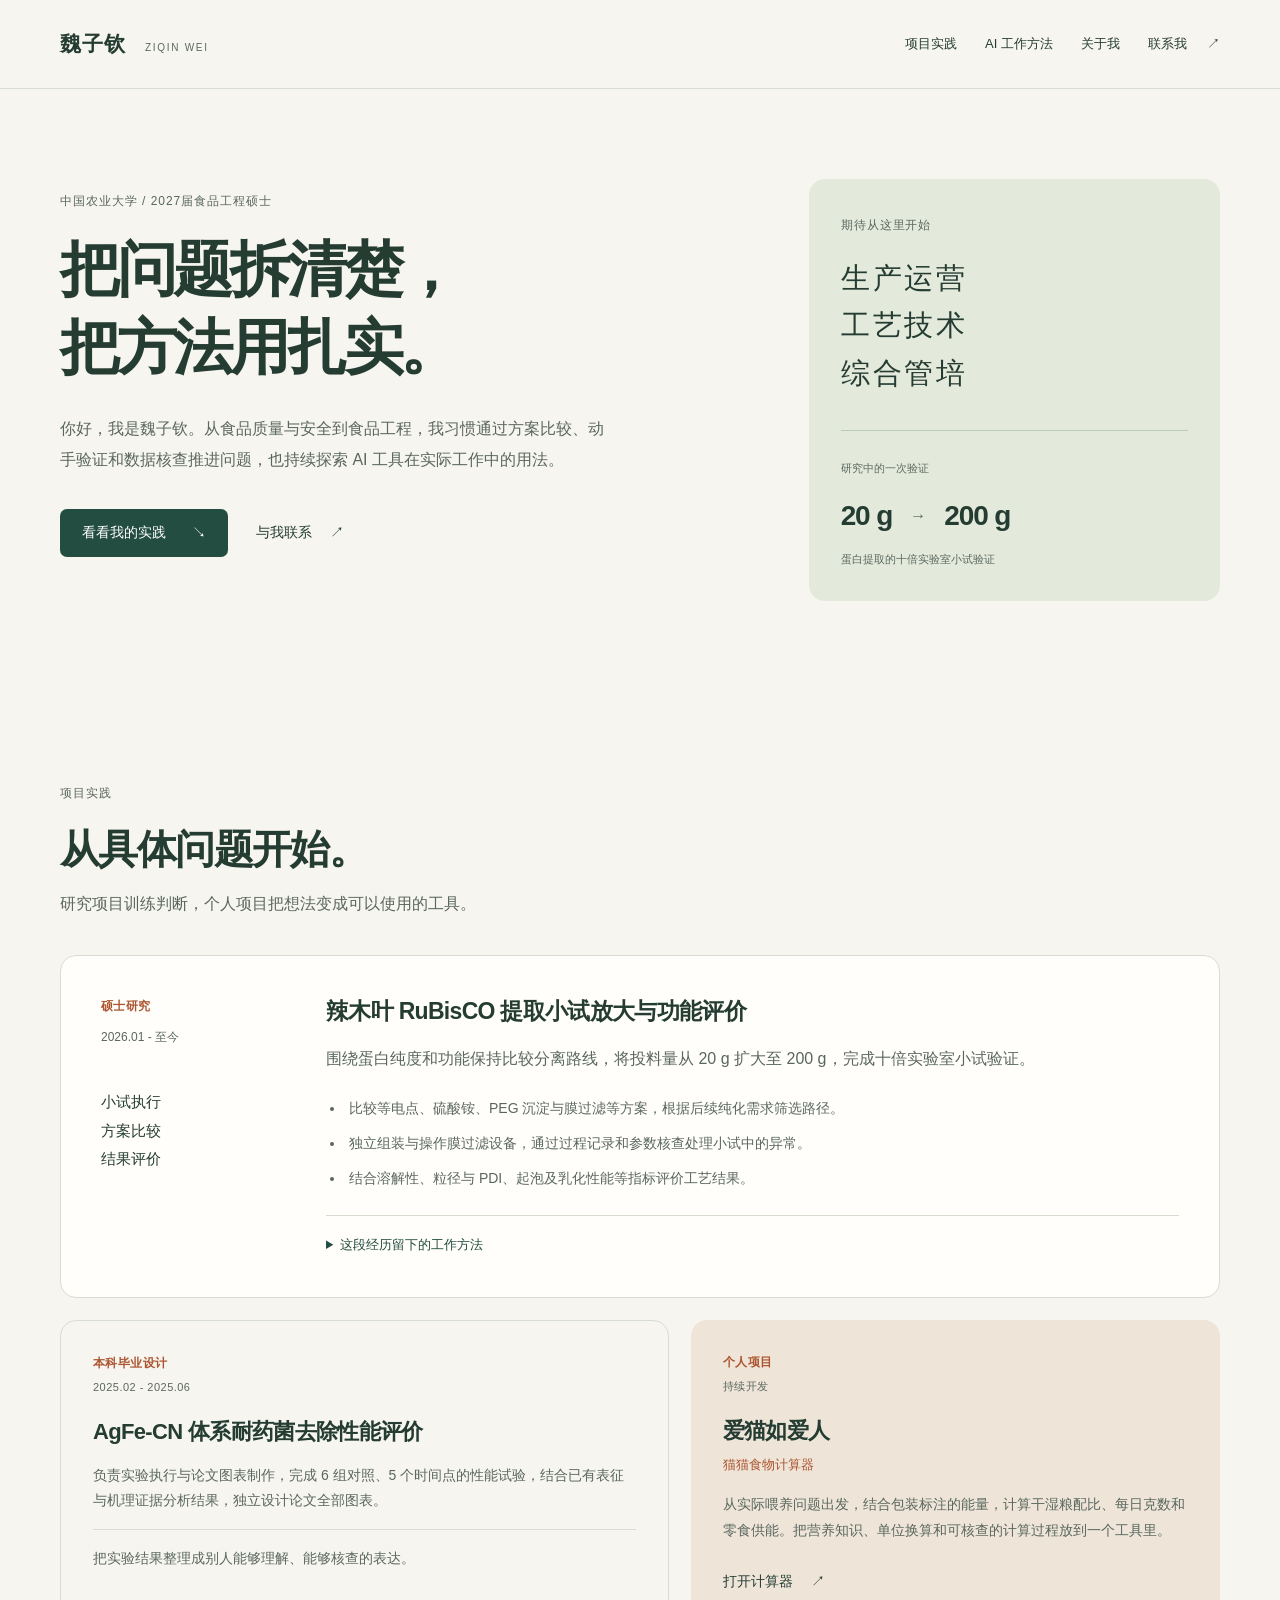
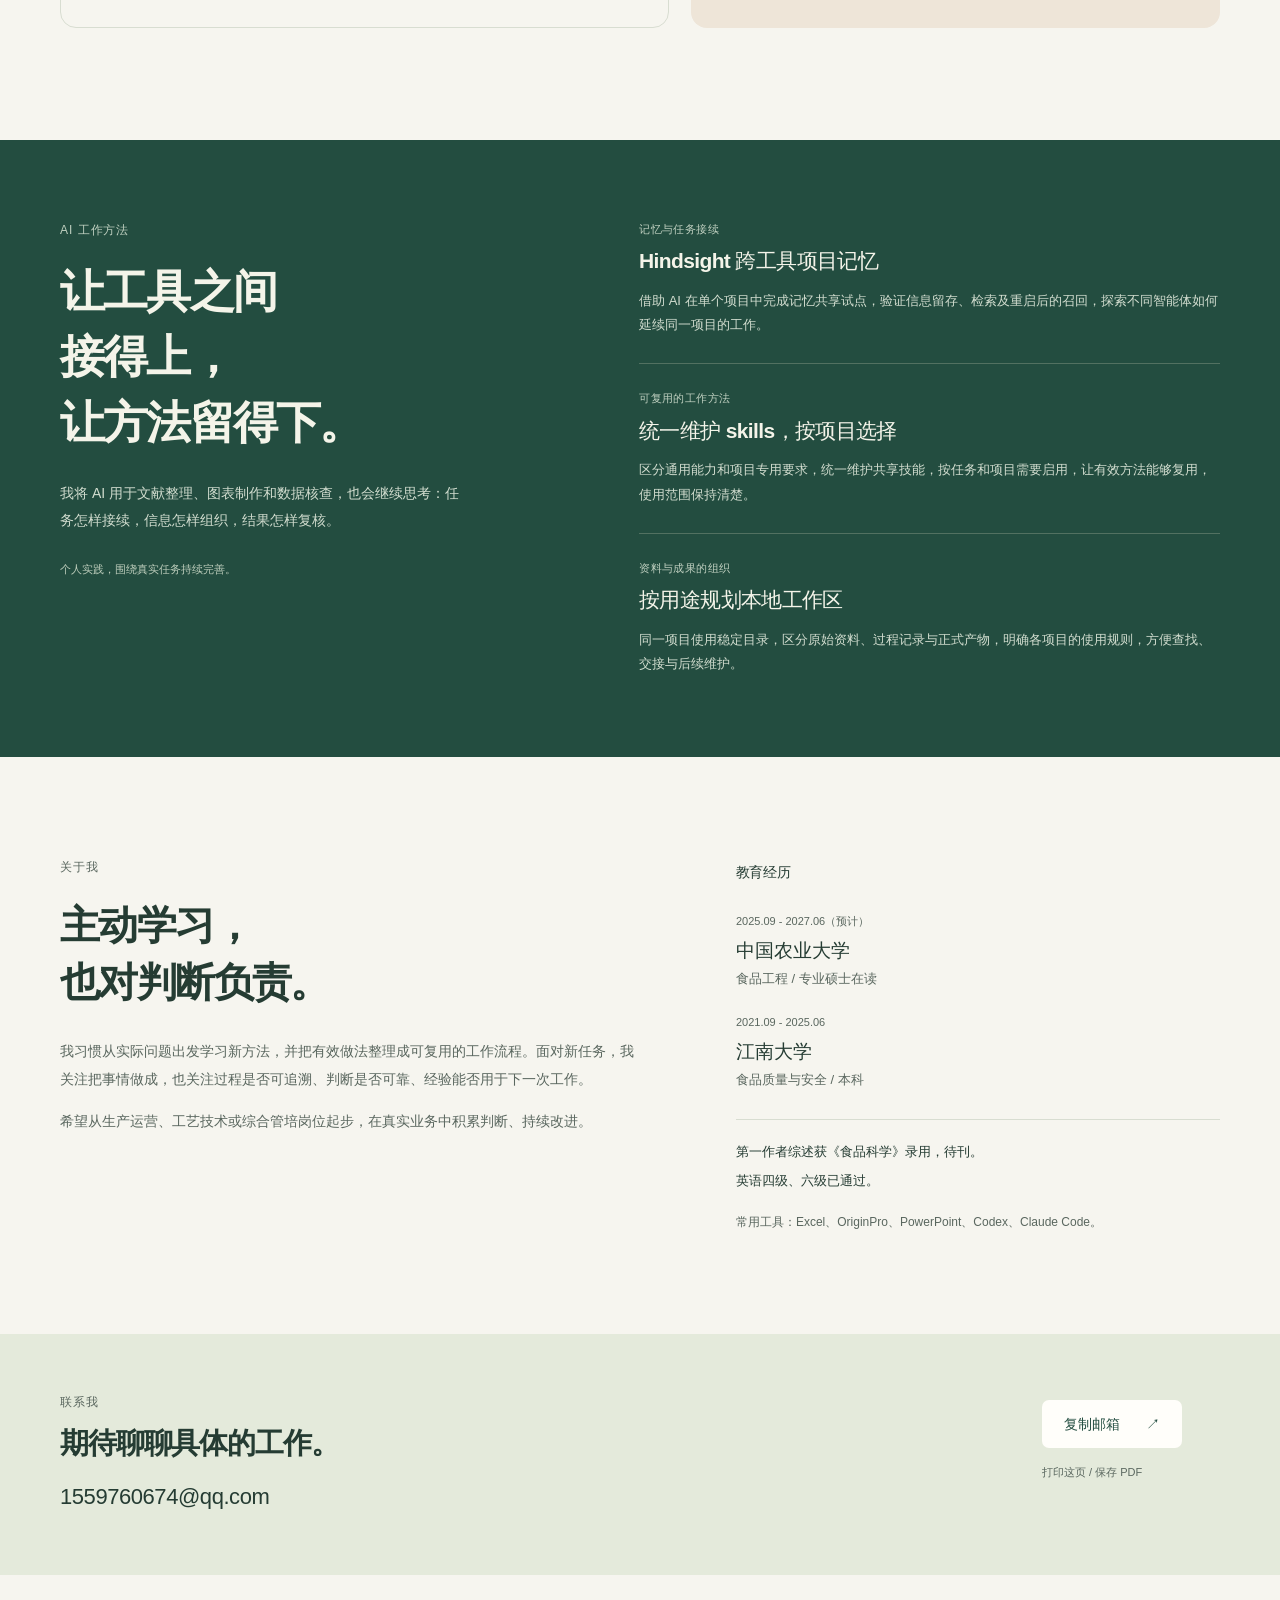
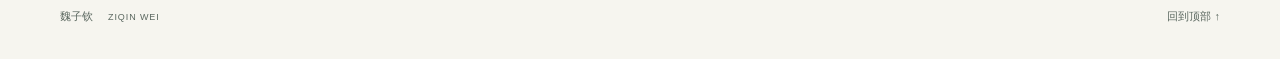
==== index.html @ 8298b878 "Publish portfolio and cat food calculator" ====
<!doctype html>
<html lang="zh-CN">
<head>
  <meta charset="utf-8">
  <meta name="viewport" content="width=device-width, initial-scale=1">
  <meta name="description" content="魏子钦，中国农业大学食品工程2027届硕士。研究实践、AI工作方法与个人项目。">
  <meta name="theme-color" content="#234d40">
  <meta property="og:title" content="魏子钦｜研究、方法与实践">
  <meta property="og:description" content="食品工程背景，从方案比较、实验验证到AI工作流程的组织与应用。">
  <meta property="og:type" content="website">
  <title>魏子钦｜研究、方法与实践</title>
  <link rel="icon" href="data:,">
  <link rel="stylesheet" href="assets/styles.css">
  <script src="assets/site.js" defer></script>
</head>
<body>
  <a class="skip-link" href="#main">跳到正文</a>
  <header class="site-header">
    <div class="container header-inner">
      <a class="wordmark" href="#">魏子钦 <span>ZIQIN WEI</span></a>
      <button class="menu-toggle" type="button" aria-expanded="false" aria-controls="site-nav">导航</button>
      <nav id="site-nav" aria-label="主导航">
        <a href="#projects">项目实践</a>
        <a href="#methods">AI 工作方法</a>
        <a href="#about">关于我</a>
        <a class="nav-contact" href="#contact">联系我 <span aria-hidden="true">↗</span></a>
      </nav>
    </div>
  </header>

  <main id="main">
    <section class="hero container" aria-labelledby="intro-title">
      <div class="hero-copy">
        <p class="eyebrow">中国农业大学 / 2027届食品工程硕士</p>
        <h1 id="intro-title">把问题拆清楚，<br>把方法用扎实。</h1>
        <p class="hero-intro">你好，我是魏子钦。从食品质量与安全到食品工程，我习惯通过方案比较、动手验证和数据核查推进问题，也持续探索 AI 工具在实际工作中的用法。</p>
        <div class="hero-actions">
          <a class="button button-primary" href="#projects">看看我的实践 <span aria-hidden="true">↘</span></a>
          <a class="text-link" href="#contact">与我联系 <span aria-hidden="true">↗</span></a>
        </div>
      </div>
      <aside class="hero-aside" aria-label="求职方向与研究概况">
        <div class="direction">
          <p class="eyebrow">期待从这里开始</p>
          <p>生产运营<br>工艺技术<br>综合管培</p>
        </div>
        <div class="lab-note">
          <span>研究中的一次验证</span>
          <p><strong>20 g</strong><span aria-hidden="true">→</span><strong>200 g</strong></p>
          <span>蛋白提取的十倍实验室小试验证</span>
        </div>
      </aside>
    </section>

    <section class="section container" id="projects" aria-labelledby="projects-title">
      <div class="section-heading">
        <p class="eyebrow">项目实践</p>
        <h2 id="projects-title">从具体问题开始。</h2>
        <p>研究项目训练判断，个人项目把想法变成可以使用的工具。</p>
      </div>

      <article class="project project-featured">
        <div class="project-context">
          <p class="project-type">硕士研究</p>
          <p class="project-date">2026.01 - 至今</p>
          <p class="project-role">小试执行<br>方案比较<br>结果评价</p>
        </div>
        <div class="project-body">
          <h3>辣木叶 RuBisCO 提取小试放大与功能评价</h3>
          <p>围绕蛋白纯度和功能保持比较分离路线，将投料量从 20 g 扩大至 200 g，完成十倍实验室小试验证。</p>
          <ul class="outcomes">
            <li>比较等电点、硫酸铵、PEG 沉淀与膜过滤等方案，根据后续纯化需求筛选路径。</li>
            <li>独立组装与操作膜过滤设备，通过过程记录和参数核查处理小试中的异常。</li>
            <li>结合溶解性、粒径与 PDI、起泡及乳化性能等指标评价工艺结果。</li>
          </ul>
          <details>
            <summary>这段经历留下的工作方法</summary>
            <p>先明确比较目标，再确认方法的适用条件；把过程记录、数据核查和结果解释放在同一条问题链中。遇到异常时，回到实际参数和证据，逐项验证。</p>
          </details>
        </div>
      </article>

      <div class="project-pair">
        <article class="project project-small">
          <p class="project-type">本科毕业设计 <span>2025.02 - 2025.06</span></p>
          <h3>AgFe-CN 体系耐药菌去除性能评价</h3>
          <p>负责实验执行与论文图表制作，完成 6 组对照、5 个时间点的性能试验，结合已有表征与机理证据分析结果，独立设计论文全部图表。</p>
          <p class="project-takeaway">把实验结果整理成别人能够理解、能够核查的表达。</p>
        </article>
        <article class="project project-cat">
          <p class="project-type">个人项目 <span>持续开发</span></p>
          <h3>爱猫如爱人</h3>
          <p class="cat-subtitle">猫猫食物计算器</p>
          <p>从实际喂养问题出发，结合包装标注的能量，计算干湿粮配比、每日克数和零食供能。把营养知识、单位换算和可核查的计算过程放到一个工具里。</p>
          <a class="text-link" href="projects/cat-food/">打开计算器 <span aria-hidden="true">↗</span></a>
        </article>
      </div>
    </section>

    <section class="methods-section" id="methods" aria-labelledby="methods-title">
      <div class="container methods-grid">
        <div class="methods-intro">
          <p class="eyebrow">AI 工作方法</p>
          <h2 id="methods-title">让工具之间<br>接得上，<br>让方法留得下。</h2>
          <p>我将 AI 用于文献整理、图表制作和数据核查，也会继续思考：任务怎样接续，信息怎样组织，结果怎样复核。</p>
          <p class="methods-note">个人实践，围绕真实任务持续完善。</p>
        </div>
        <div class="method-list">
          <article>
            <p class="method-label">记忆与任务接续</p>
            <h3>Hindsight 跨工具项目记忆</h3>
            <p>借助 AI 在单个项目中完成记忆共享试点，验证信息留存、检索及重启后的召回，探索不同智能体如何延续同一项目的工作。</p>
          </article>
          <article>
            <p class="method-label">可复用的工作方法</p>
            <h3>统一维护 skills，按项目选择</h3>
            <p>区分通用能力和项目专用要求，统一维护共享技能，按任务和项目需要启用，让有效方法能够复用，使用范围保持清楚。</p>
          </article>
          <article>
            <p class="method-label">资料与成果的组织</p>
            <h3>按用途规划本地工作区</h3>
            <p>同一项目使用稳定目录，区分原始资料、过程记录与正式产物，明确各项目的使用规则，方便查找、交接与后续维护。</p>
          </article>
        </div>
      </div>
    </section>

    <section class="section container about-grid" id="about" aria-labelledby="about-title">
      <div class="about-copy">
        <p class="eyebrow">关于我</p>
        <h2 id="about-title">主动学习，<br>也对判断负责。</h2>
        <p>我习惯从实际问题出发学习新方法，并把有效做法整理成可复用的工作流程。面对新任务，我关注把事情做成，也关注过程是否可追溯、判断是否可靠、经验能否用于下一次工作。</p>
        <p>希望从生产运营、工艺技术或综合管培岗位起步，在真实业务中积累判断、持续改进。</p>
      </div>
      <div class="background">
        <h3>教育经历</h3>
        <div class="education-item">
          <p class="education-date">2025.09 - 2027.06（预计）</p>
          <h4>中国农业大学</h4>
          <p>食品工程 / 专业硕士在读</p>
        </div>
        <div class="education-item">
          <p class="education-date">2021.09 - 2025.06</p>
          <h4>江南大学</h4>
          <p>食品质量与安全 / 本科</p>
        </div>
        <div class="background-note">
          <p>第一作者综述获《食品科学》录用，待刊。</p>
          <p>英语四级、六级已通过。</p>
        </div>
        <p class="tool-line">常用工具：Excel、OriginPro、PowerPoint、Codex、Claude Code。</p>
      </div>
    </section>

    <section class="contact-section" id="contact" aria-labelledby="contact-title">
      <div class="container contact-inner">
        <div>
          <p class="eyebrow">联系我</p>
          <h2 id="contact-title">期待聊聊具体的工作。</h2>
          <a class="contact-email" href="mailto:1559760674@qq.com">1559760674@qq.com</a>
        </div>
        <div class="contact-actions">
          <button class="button button-light" id="copy-email" type="button">复制邮箱 <span aria-hidden="true">↗</span></button>
          <button class="print-button" id="print-page" type="button">打印这页 / 保存 PDF</button>
          <p class="copy-status" id="copy-status" aria-live="polite"></p>
        </div>
      </div>
    </section>
  </main>
  <footer class="container footer">
    <p>魏子钦 <span>ZIQIN WEI</span></p>
    <a href="#main">回到顶部 ↑</a>
  </footer>
</body>
</html>
---- assets/styles.css ----
:root{--paper:#f6f5ef;--surface:#fffefa;--ink:#253c33;--muted:#5a675f;--green:#234d40;--line:#d8ddd1;--sage:#e4eadb;--orange:#ad5530;--radius:16px}
*{box-sizing:border-box}html{scroll-behavior:smooth;scroll-padding-top:100px}body{margin:0;background:var(--paper);color:var(--ink);font-family:-apple-system,BlinkMacSystemFont,"PingFang SC","Microsoft YaHei",sans-serif;font-size:16px;line-height:1.8;-webkit-font-smoothing:antialiased}a{color:inherit;text-decoration:none}button{font:inherit}button,a,summary{-webkit-tap-highlight-color:transparent}a:focus-visible,button:focus-visible,summary:focus-visible{outline:3px solid var(--orange);outline-offset:5px}h1,h2,h3,h4,p{margin:0}h1,h2,h3,h4{line-height:1.35}h2{font-size:clamp(28px,3.1vw,40px);font-weight:600;letter-spacing:-.04em}h3{font-size:23px;letter-spacing:-.03em}p+p{margin-top:14px}.container{width:min(1160px,calc(100% - 72px));margin-inline:auto}.skip-link{position:fixed;top:-80px;left:20px;background:var(--green);color:#fff;padding:10px 18px;z-index:100}.skip-link:focus{top:12px}.site-header{border-bottom:1px solid var(--line);background:var(--paper)}.header-inner{min-height:88px;display:flex;align-items:center;justify-content:space-between;gap:24px}.wordmark{font-size:21px;font-weight:650;letter-spacing:.05em;white-space:nowrap}.wordmark span{margin-left:12px;color:var(--muted);font-size:10px;letter-spacing:.17em;font-weight:500}nav{display:flex;align-items:center;gap:28px;font-size:13px}nav a:hover{color:var(--orange)}.nav-contact{display:flex;align-items:center;gap:20px}.menu-toggle{display:none;background:transparent;border:1px solid var(--line);padding:6px 13px;border-radius:6px;color:var(--ink)}.eyebrow{font-size:12px;letter-spacing:.08em;color:var(--muted);margin-bottom:18px}.hero{display:grid;grid-template-columns:1.65fr 1fr;gap:70px;padding-block:90px 100px;align-items:stretch}.hero-copy{padding-block:12px}.hero h1{font-size:clamp(40px,4.7vw,60px);letter-spacing:-.055em;font-weight:650;line-height:1.3;margin-bottom:26px}.hero-intro{font-size:16px;max-width:34em;color:var(--muted);line-height:1.95}.hero-actions{margin-top:34px;display:flex;align-items:center;gap:28px}.button{display:inline-flex;align-items:center;justify-content:center;gap:26px;min-height:48px;padding:11px 22px;border:0;border-radius:7px;font-size:14px;font-weight:500;cursor:pointer;transition:background .15s,transform .15s}.button:hover{transform:translateY(-2px)}.button-primary{background:var(--green);color:#fff}.button-primary:hover{background:#32614e}.text-link{display:inline-flex;align-items:center;gap:18px;font-size:14px;font-weight:550}.text-link:hover{color:var(--orange)}.hero-aside{background:var(--sage);border-radius:var(--radius);padding:36px 32px 28px;display:flex;flex-direction:column;justify-content:space-between;gap:32px}.direction>p:last-child{font-size:29px;font-weight:500;line-height:1.65;letter-spacing:.1em}.lab-note{border-top:1px solid #bdcbb9;padding-top:22px}.lab-note>span{font-size:11px;color:var(--muted)}.lab-note p{display:flex;align-items:center;gap:18px;margin:9px 0 3px}.lab-note strong{font-size:28px;font-weight:550;letter-spacing:-.04em}.lab-note p span{color:var(--muted)}.section{padding-block:82px}.section-heading{max-width:650px;margin-bottom:36px}.section-heading>p:last-child{color:var(--muted);margin-top:14px}.project{border-radius:var(--radius)}.project-featured{display:grid;grid-template-columns:185px 1fr;gap:40px;background:var(--surface);padding:40px;border:1px solid var(--line)}.project-type{font-size:12px;color:var(--orange);font-weight:600;letter-spacing:.04em}.project-date{font-size:12px;color:var(--muted);margin-top:9px}.project-role{font-size:15px;margin-top:40px;line-height:1.9}.project-body>p{margin-top:18px;color:var(--muted);max-width:46em}.outcomes{padding-left:19px;margin:22px 0 24px;color:var(--muted);font-size:14px}.outcomes li{padding-left:4px;margin-top:10px}details{border-top:1px solid var(--line);padding-top:17px;font-size:13px}summary{cursor:pointer;color:var(--green);font-weight:550}details p{padding-top:13px;color:var(--muted);max-width:52em}.project-pair{display:grid;grid-template-columns:1.15fr 1fr;gap:22px;margin-top:22px}.project-small,.project-cat{padding:32px}.project-small{border:1px solid var(--line)}.project-small .project-type span,.project-cat .project-type span{display:block;font-size:11px;font-weight:400;color:var(--muted);margin-top:4px}.project-small h3,.project-cat h3{margin-top:19px;font-size:22px}.project-small>p:not(.project-type),.project-cat>p:not(.project-type){font-size:14px;color:var(--muted);margin-top:16px}.project-small .project-takeaway{color:var(--ink);font-size:13px;padding-top:16px;border-top:1px solid var(--line);margin-top:23px}.project-cat{background:#eee5d8}.project-cat .cat-subtitle{color:var(--orange)!important;font-size:13px!important;margin-top:7px!important}.project-cat .text-link{margin-top:26px}.methods-section{background:var(--green);color:#f4f4e9;padding-block:80px;margin-top:30px}.methods-grid{display:grid;grid-template-columns:1fr 1.2fr;gap:95px}.methods-section .eyebrow{color:#c0d0c0}.methods-intro h2{font-size:clamp(32px,3.6vw,45px);line-height:1.45}.methods-intro>p:not(.eyebrow){font-size:14px;max-width:29em;color:#d2ddcf;margin-top:25px;line-height:1.95}.methods-intro .methods-note{font-size:11px!important;color:#bdcdbb!important}.method-list article{padding:25px 0;border-bottom:1px solid #527161}.method-list article:first-child{padding-top:0}.method-list article:last-child{border-bottom:0;padding-bottom:0}.method-label{font-size:11px;color:#c0d0c0;letter-spacing:.04em}.method-list h3{font-size:21px;margin-top:8px;font-weight:550}.method-list article>p:last-child{font-size:13px;color:#d2ddcf;margin-top:13px;line-height:1.9}.about-grid{display:grid;grid-template-columns:1.2fr 1fr;gap:95px;padding-block:100px}.about-copy h2{line-height:1.45;margin-bottom:25px}.about-copy>p:not(.eyebrow){font-size:14px;color:var(--muted);line-height:2}.background{padding-top:6px}.background h3{font-size:14px;font-weight:550;padding-bottom:8px}.education-item{margin-top:22px}.education-date{font-size:11px;color:var(--muted)}.education-item h4{font-size:19px;font-weight:550;margin-top:6px}.education-item p:last-child{font-size:13px;color:var(--muted);margin-top:4px}.background-note{border-top:1px solid var(--line);margin-top:27px;padding-top:20px;font-size:13px}.background-note p+p{margin-top:6px}.tool-line{font-size:12px;color:var(--muted);margin-top:19px;line-height:1.9}.contact-section{background:var(--sage);padding:58px 0}.contact-inner{display:flex;align-items:center;justify-content:space-between;gap:40px}.contact-inner .eyebrow{margin-bottom:10px}.contact-inner h2{font-size:29px}.contact-email{display:inline-block;margin-top:14px;font-size:22px;letter-spacing:-.02em;word-break:break-word}.contact-email:hover{text-decoration:underline}.contact-actions{display:flex;flex-direction:column;align-items:flex-start;min-width:178px}.button-light{background:var(--surface);color:var(--green)}.print-button{border:0;background:transparent;padding:15px 0 0;color:var(--muted);font-size:11px;cursor:pointer}.copy-status{font-size:11px;color:var(--green);min-height:20px;margin-top:5px}.footer{display:flex;justify-content:space-between;align-items:center;min-height:84px;font-size:11px;color:var(--muted)}.footer span{font-size:9px;letter-spacing:.1em;margin-left:12px}.footer a:hover{color:var(--orange)}
@media(min-width:1500px){.hero{padding-block:105px 115px}}
@media(max-width:960px){.container{width:calc(100% - 48px)}.hero{gap:35px;padding-block:60px 65px;grid-template-columns:1.4fr 1fr}.hero h1{font-size:44px}.hero-aside{padding:28px 25px}.direction>p:last-child{font-size:25px}.hero-intro{font-size:14px}.hero-actions{gap:20px}.project-featured{grid-template-columns:145px 1fr;gap:25px;padding:30px}.methods-grid,.about-grid{gap:48px}.wordmark span{display:none}nav{gap:20px}.section{padding-block:60px}.project-pair{grid-template-columns:1fr 1fr}.project-small,.project-cat{padding:25px}}
@media(max-width:680px){.container{width:calc(100% - 36px)}.header-inner{min-height:70px;position:relative}.wordmark{font-size:20px}.wordmark span{display:inline;font-size:9px}.menu-toggle{display:block}nav{display:none;position:absolute;top:70px;left:-18px;right:-18px;background:var(--paper);padding:18px 24px;border-bottom:1px solid var(--line);z-index:10;flex-direction:column;align-items:flex-start;gap:20px}nav.open{display:flex}.hero{grid-template-columns:1fr;padding-block:46px 50px;gap:34px}.hero-copy{padding:0}.hero .eyebrow{font-size:11px;margin-bottom:18px}.hero h1{font-size:40px;margin-bottom:22px;line-height:1.35}.hero-intro{font-size:14px;line-height:1.95;max-width:none}.hero-actions{margin-top:25px;gap:24px}.hero-aside{display:grid;grid-template-columns:1fr 1.05fr;padding:24px;gap:21px}.direction>p:last-child{font-size:20px;line-height:1.7}.hero-aside .eyebrow{font-size:10px;letter-spacing:0;margin-bottom:12px}.lab-note{border-top:0;border-left:1px solid #bdcbb9;padding:0 0 0 20px;display:flex;flex-direction:column;justify-content:center}.lab-note>span{font-size:10px}.lab-note p{gap:10px;flex-wrap:wrap;margin:10px 0 6px;line-height:1.1}.lab-note strong{font-size:23px;white-space:nowrap}.section{padding-block:48px}.section-heading{margin-bottom:25px}.section-heading h2{font-size:29px}.section-heading>p:last-child{font-size:13px}.project-featured{display:block;padding:25px}.project-context{margin-bottom:23px}.project-context .project-type{display:inline}.project-date{display:inline;margin-left:14px}.project-role{display:none}.project-body h3{font-size:22px}.project-body>p{font-size:14px}.outcomes{font-size:13px;padding-left:16px}.project-pair{grid-template-columns:1fr;gap:16px;margin-top:16px}.project-small,.project-cat{padding:25px}.methods-section{padding-block:50px;margin-top:15px}.methods-grid{grid-template-columns:1fr;gap:38px}.methods-intro h2{font-size:32px}.methods-intro h2 br{display:none}.methods-intro>p:not(.eyebrow){max-width:none;margin-top:18px}.methods-intro .methods-note{margin-top:12px}.method-list article{padding:22px 0}.method-list h3{font-size:20px}.about-grid{grid-template-columns:1fr;gap:38px;padding-block:58px}.about-copy h2{font-size:30px}.about-copy h2 br{display:none}.contact-section{padding-block:40px}.contact-inner{align-items:flex-start;flex-direction:column;gap:26px}.contact-inner h2{font-size:25px}.contact-email{font-size:21px}.contact-actions{flex-direction:row;align-items:center;flex-wrap:wrap;gap:0 24px}.print-button{padding:0}.copy-status{width:100%;margin-top:4px}.footer{min-height:76px}.footer span{display:none}}
@media(prefers-reduced-motion:reduce){html{scroll-behavior:auto}*,*:before,*:after{transition:none!important;animation:none!important}.button:hover{transform:none}}
@media print{@page{size:A4;margin:16mm}body{background:white;color:#253c33;font-size:11px}.container{width:100%;max-width:none}.site-header,.hero-actions,.menu-toggle,.contact-actions,.footer,.skip-link{display:none!important}.hero{padding:10px 0 30px;grid-template-columns:1.6fr 1fr;gap:30px}.hero h1{font-size:32px}.hero-aside{padding:20px;background:#edf0e7!important;-webkit-print-color-adjust:exact;print-color-adjust:exact}.direction>p:last-child{font-size:21px}.hero-intro{font-size:12px}.section{padding:24px 0}.section-heading{margin-bottom:20px}h2{font-size:25px}.project-featured{padding:22px;grid-template-columns:125px 1fr;gap:22px}.project{break-inside:avoid}.project-pair{gap:16px}.project-small,.project-cat{padding:20px}.methods-section{margin-top:24px;padding:28px 0;background:#edf0e7!important;color:#253c33!important;-webkit-print-color-adjust:exact;print-color-adjust:exact}.methods-grid{gap:35px}.methods-section p,.methods-section .eyebrow{color:#4c6254!important}.methods-intro h2{font-size:28px}.method-list h3{font-size:17px}.method-list article{padding:15px 0}.method-list article>p:last-child{font-size:11px}.about-grid{padding:30px 0;gap:35px}.contact-section{padding:22px 0;background:white}.contact-inner h2{font-size:23px}.contact-email{font-size:18px}details{display:none}}
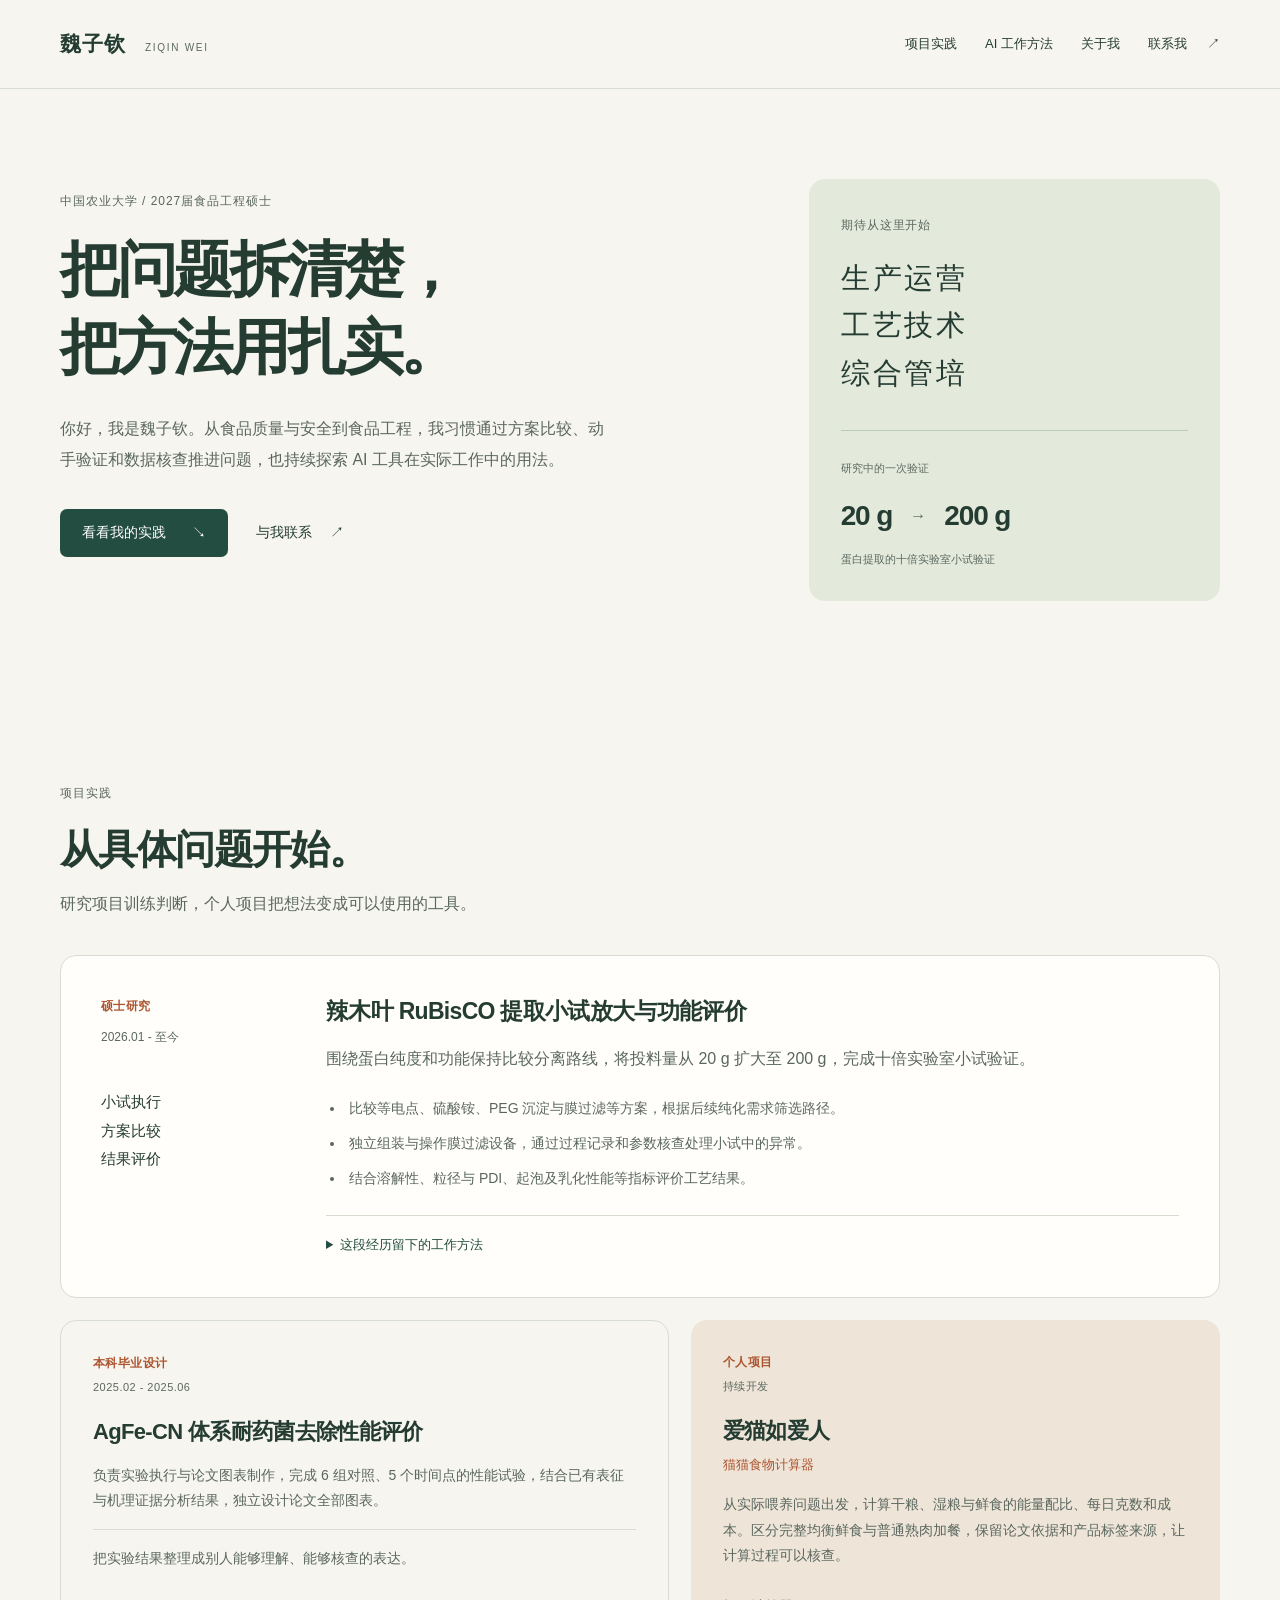
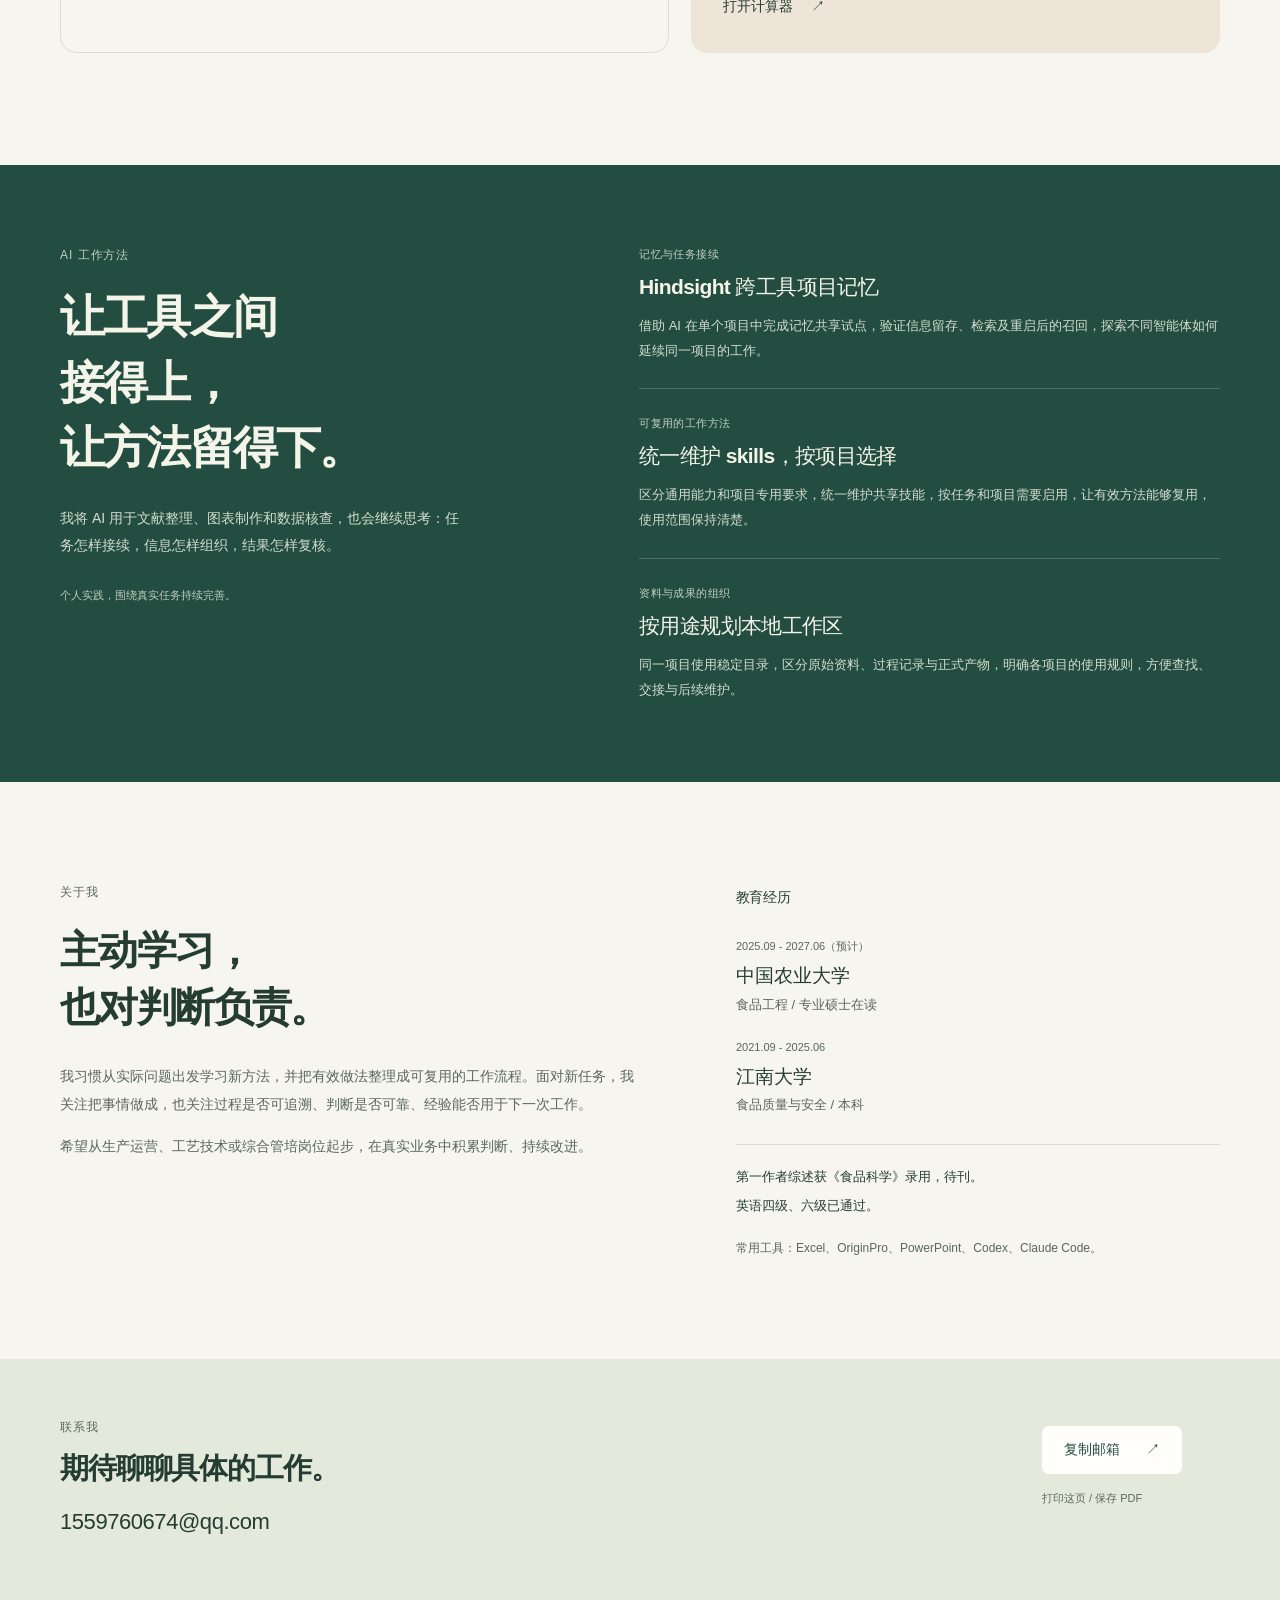
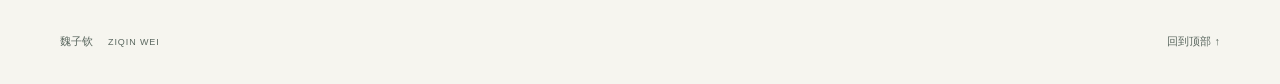
==== commit bd0959d5: "Publish portfolio and cat food calculator" ====
--- a/index.html
+++ b/index.html
@@ -91,7 +91,7 @@
           <p class="project-type">个人项目 <span>持续开发</span></p>
           <h3>爱猫如爱人</h3>
           <p class="cat-subtitle">猫猫食物计算器</p>
-          <p>从实际喂养问题出发，结合包装标注的能量，计算干湿粮配比、每日克数和零食供能。把营养知识、单位换算和可核查的计算过程放到一个工具里。</p>
+          <p>从实际喂养问题出发，计算干粮、湿粮与鲜食的能量配比、每日克数和成本。区分完整均衡鲜食与普通熟肉加餐，保留论文依据和产品标签来源，让计算过程可以核查。</p>
           <a class="text-link" href="projects/cat-food/">打开计算器 <span aria-hidden="true">↗</span></a>
         </article>
       </div>
